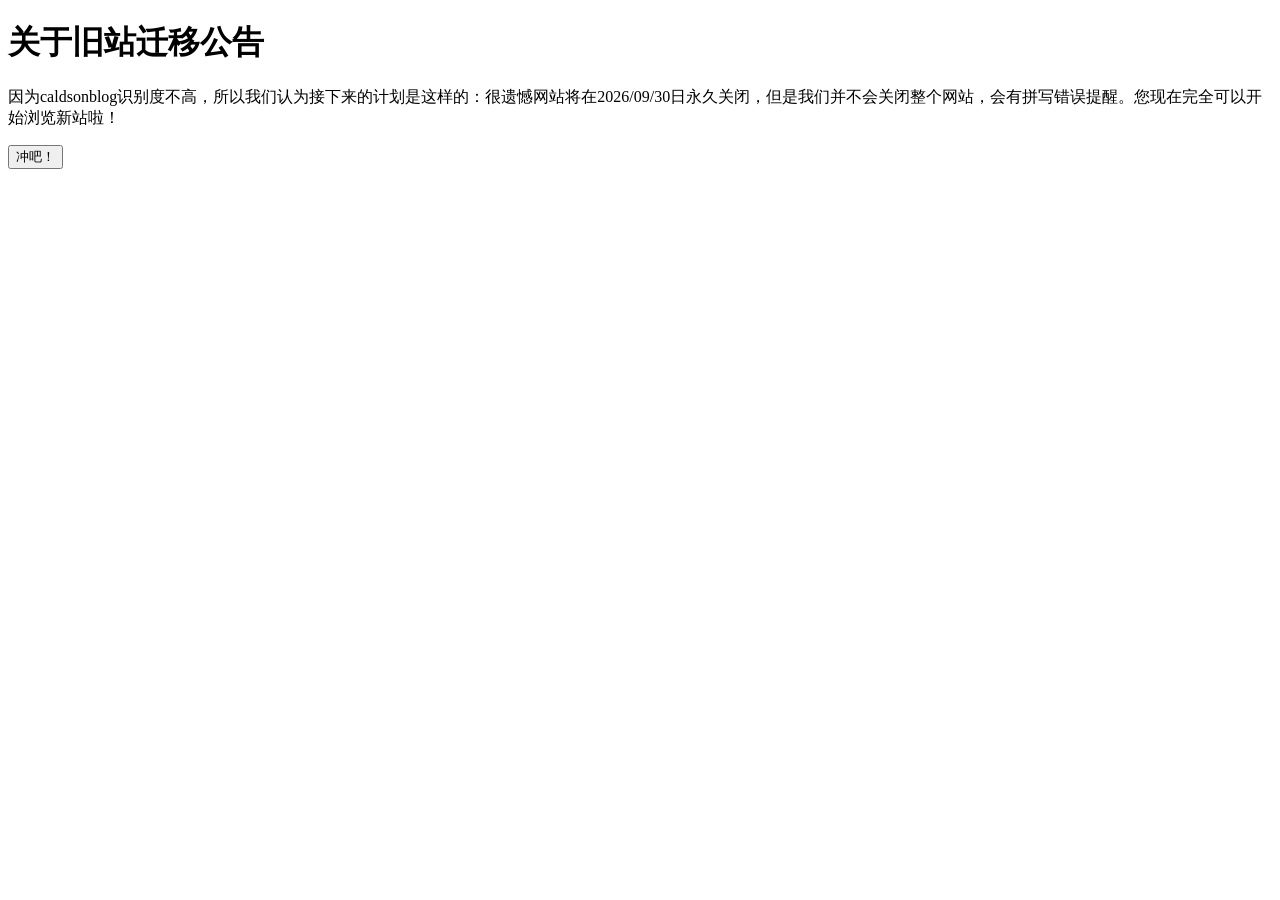
==== pages/oldwebsitemovenotification/index.html @ 547b6791 "3" ====
<!DOCTYPE html>
<html lang="zh-CN">
<head>
    <meta charset="UTF-8">
    <meta name="viewport" content="width=device-width, initial-scale=1.0">
    <title>关于旧站迁移公告 - 咖咯德苏林的维基</title>
    <script type="application/json" id="page-meta">
    {
        "name": "旧站迁移公告",
        "descript": "旧站将于 2026/09/30 永久关闭",
        "group": "公告"
    }
    </script>
</head>
<body>
    <h1>关于旧站迁移公告</h1>

    <p>因为caldsonblog识别度不高，所以我们认为接下来的计划是这样的：很遗憾网站将在2026/09/30日永久关闭，但是我们并不会关闭整个网站，会有拼写错误提醒。您现在完全可以开始浏览新站啦！</p>

    <p><button onclick="window.location.href='index.html'">冲吧！</button></p>

    <script src="dsh-ui.js"></script>
</body>
</html>
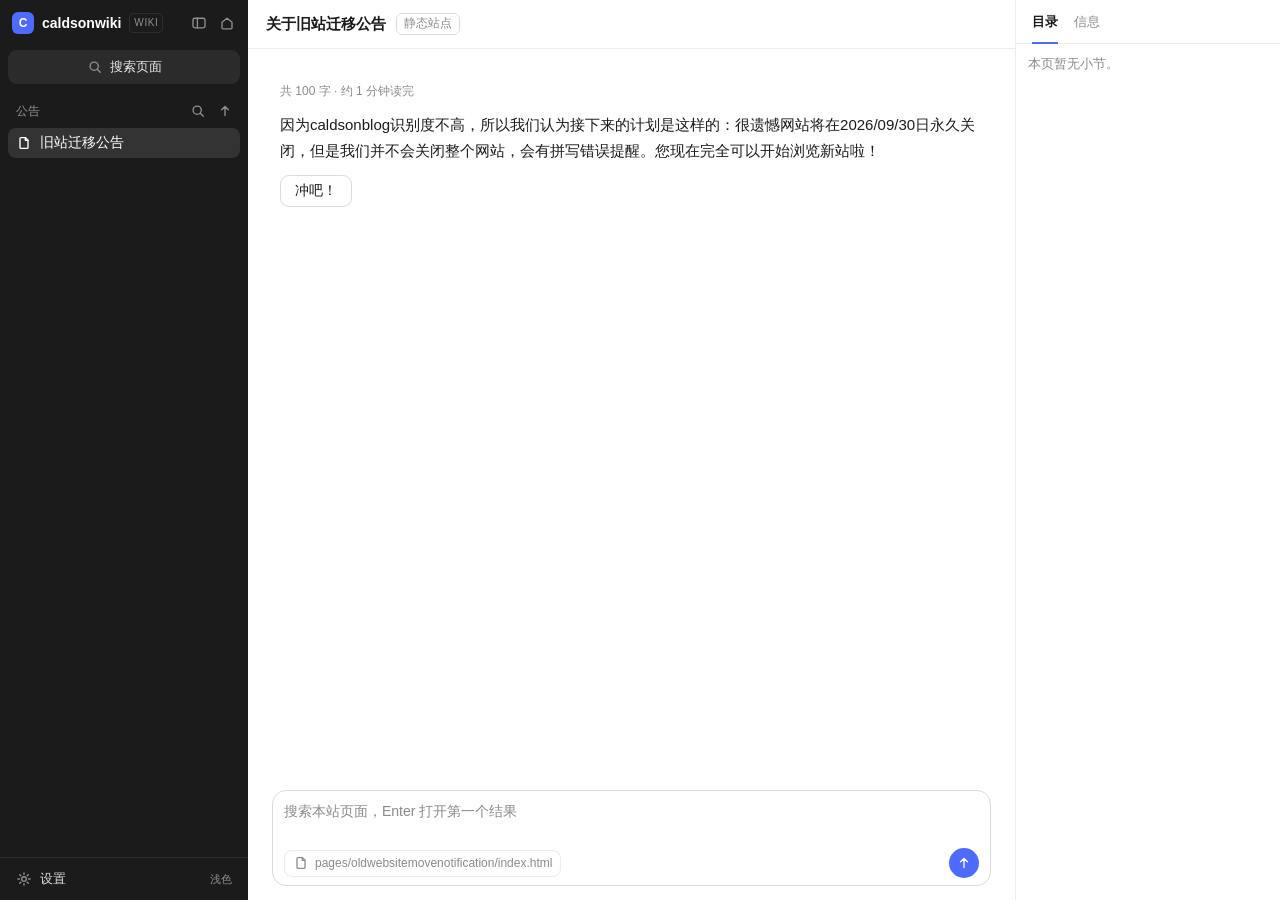
==== commit 67a55773: "4" ====
--- a/pages/oldwebsitemovenotification/index.html
+++ b/pages/oldwebsitemovenotification/index.html
@@ -17,8 +17,8 @@
 
     <p>因为caldsonblog识别度不高，所以我们认为接下来的计划是这样的：很遗憾网站将在2026/09/30日永久关闭，但是我们并不会关闭整个网站，会有拼写错误提醒。您现在完全可以开始浏览新站啦！</p>
 
-    <p><button onclick="window.location.href='index.html'">冲吧！</button></p>
+    <p><button onclick="window.location.href='../../index.html'">冲吧！</button></p>
 
-    <script src="dsh-ui.js"></script>
+    <script src="../../dsh-ui.js"></script>
 </body>
 </html>
